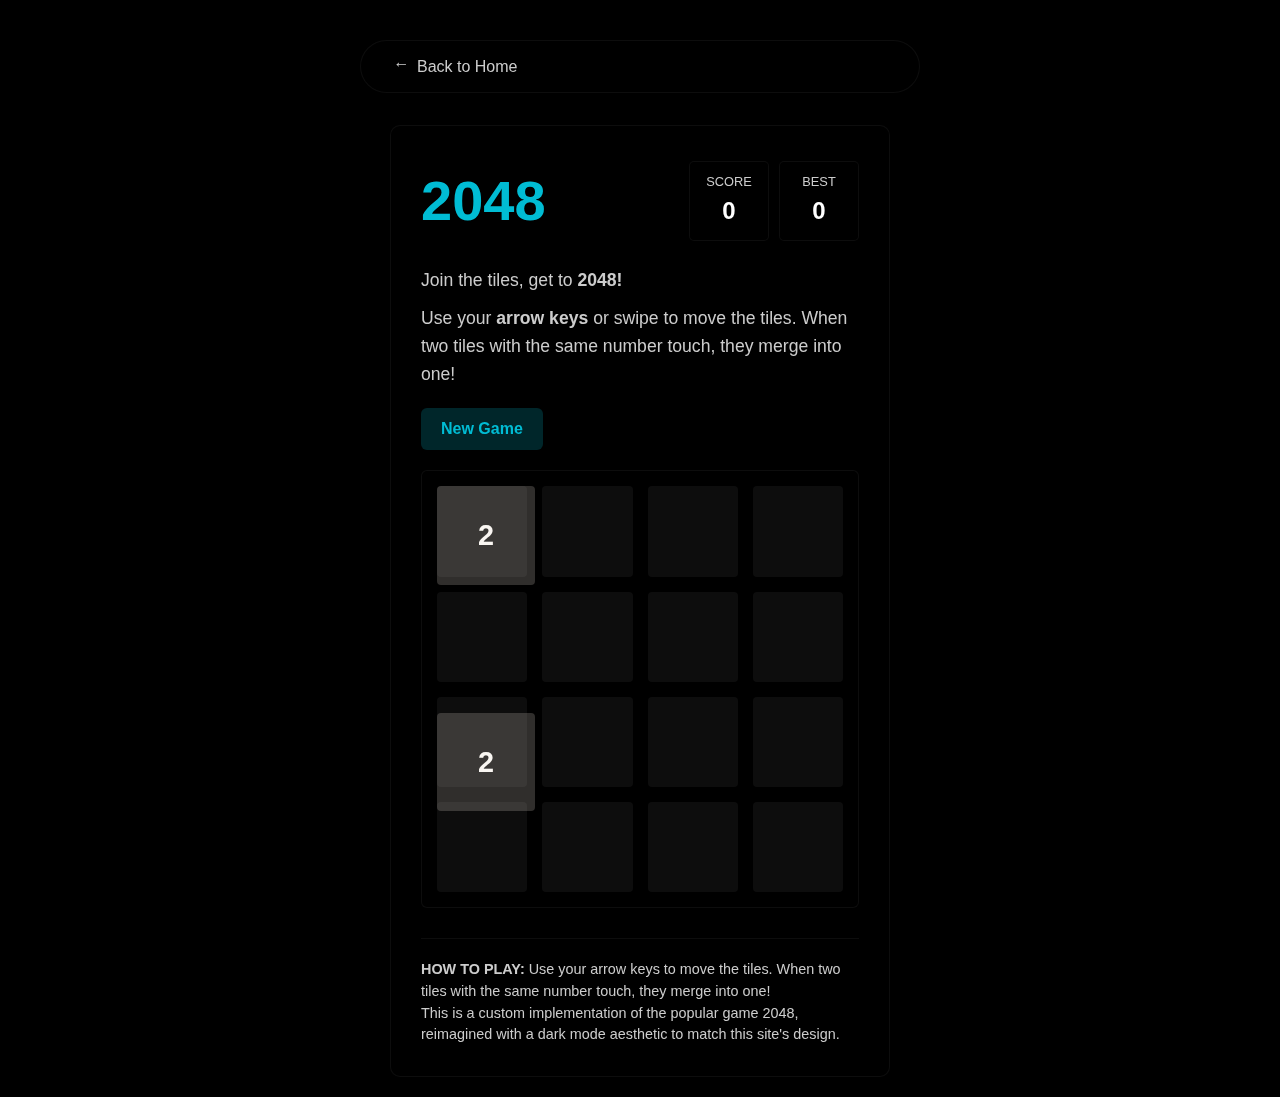
==== game.html @ 4e40f862 "update the number which represent in bili and zhihu and github. and then create a game but connot us" ====
<!DOCTYPE html>
<html lang="en">
<head>
    <meta charset="UTF-8">
    <meta name="viewport" content="width=device-width, initial-scale=1.0">
    <title>2048 Game | Li Hao Cheng</title>
    <link rel="stylesheet" href="style.css">
    <link rel="stylesheet" href="game.css">
    <link rel="stylesheet" href="https://cdnjs.cloudflare.com/ajax/libs/font-awesome/6.0.0/css/all.min.css">
</head>

<body>
    <a href="index.html" class="back-to-home">
        <span class="arrow">→</span> Back to Home
    </a>

    <div class="game-container">
        <div class="game-header">
            <h1>2048</h1>
            <div class="score-container">
                <div class="score-box">
                    <span class="score-label">SCORE</span>
                    <span id="score" class="score-value">0</span>
                </div>
                <div class="score-box">
                    <span class="score-label">BEST</span>
                    <span id="best-score" class="score-value">0</span>
                </div>
            </div>
        </div>

        <div class="game-intro">
            <p>Join the tiles, get to <strong>2048!</strong></p>
            <p class="instructions">Use your <strong>arrow keys</strong> or swipe to move the tiles. When two tiles with the same number touch, they merge into one!</p>
        </div>

        <div class="game-actions">
            <button id="new-game-btn" class="new-game">New Game</button>
        </div>

        <div class="game-grid">
            <div class="grid-container" id="grid-container">
                <!-- Grid cells will be generated by JavaScript -->
            </div>
        </div>

        <div class="game-message" id="game-message">
            <p></p>
            <div class="game-message-actions">
                <button id="retry-btn" class="retry-btn">Try again</button>
            </div>
        </div>

        <div class="game-explanation">
            <p><strong>HOW TO PLAY:</strong> Use your arrow keys to move the tiles. When two tiles with the same number touch, they merge into one!</p>
            <p>This is a custom implementation of the popular game 2048, reimagined with a dark mode aesthetic to match this site's design.</p>
        </div>
    </div>

    <script src="game.js"></script>
</body>
</html>
---- style.css ----
/* Modern Dark Blog Styling - Huawei-inspired design */
:root {
  --primary-color: #00bcd4;
  --secondary-color: #7e57c2;
  --dark-color: #000000;
  --darker-color: #000000;
  --light-accent: #111111;
  --text-primary: #ffffff;
  --text-secondary: #cccccc;
  --transition: all 0.5s cubic-bezier(0.25, 0.1, 0.25, 1);
  --nav-width: 80px;
}

* {
  margin: 0;
  padding: 0;
  box-sizing: border-box;
}

html {
  scroll-behavior: smooth;
  scroll-snap-type: y mandatory;
}

body {
  font-family: 'Segoe UI', Tahoma, Geneva, Verdana, sans-serif;
  line-height: 1.6;
  color: var(--text-primary);
  background-color: var(--dark-color);
  overflow-x: hidden;
}

/* Floating Sidebar Navigation */
.side-nav {
  width: var(--nav-width);
  height: auto;
  position: fixed;
  right: 30px; /* Moved to right side for better visibility */
  top: 50%;
  transform: translateY(-50%);
  background-color: rgba(0, 0, 0, 0.3);
  backdrop-filter: blur(10px);
  border-radius: 30px;
  border: 1px solid rgba(255, 255, 255, 0.1);
  box-shadow: 0 5px 15px rgba(0, 0, 0, 0.3);
  padding: 25px 0;
  z-index: 100;
}

.side-nav nav {
  margin: 0;
}

.side-nav ul {
  display: flex;
  flex-direction: column;
  list-style: none;
  padding: 0;
  align-items: center;
}

.side-nav li {
  margin: 15px 0;
}

.side-nav a {
  color: var(--text-primary);
  text-decoration: none;
  font-weight: 600;
  font-size: 1.2rem;
  position: relative;
  padding: 0.8rem;
  border-radius: 50%;
  width: 50px;
  height: 50px;
  display: flex;
  align-items: center;
  justify-content: center;
  transition: var(--transition);
}

.side-nav a.active {
  color: var(--primary-color);
  background-color: rgba(0, 188, 212, 0.15);
  box-shadow: 0 0 20px rgba(0, 188, 212, 0.4);
}

.side-nav a:hover {
  color: var(--primary-color);
  background-color: rgba(255, 255, 255, 0.05);
  transform: translateY(-3px) scale(1.1);
  box-shadow: 0 5px 20px rgba(0, 0, 0, 0.4);
}

/* Main Content */
.content {
  width: 100%;
  margin-left: 0;
}

/* Sections - Full screen with snap scrolling */
section {
  min-height: 100vh;
  width: 100%;
  padding: 0;
  margin: 0;
  display: flex;
  flex-direction: column;
  justify-content: center;
  align-items: center;
  position: relative;
  overflow: hidden;
  scroll-snap-align: start;
}

section .content-wrapper {
  max-width: 1400px;
  width: 90%;
  padding: 0 2rem;
  opacity: 0;
  transform: translateY(30px);
  transition: all 1s ease;
}

section.in-view .content-wrapper {
  opacity: 1;
  transform: translateY(0);
}

section h2 {
  font-size: 4rem;
  margin-bottom: 2rem;
  color: var(--text-primary);
  position: relative;
  font-weight: 300;
  letter-spacing: -0.5px;
}

section h2::after {
  content: '';
  position: absolute;
  width: 60px;
  height: 4px;
  background: var(--primary-color);
  bottom: -15px;
  left: 0;
  border-radius: 2px;
}

/* Home Banner - Full screen splash */
#home {
  background-color: var(--dark-color);
  color: var(--text-primary);
}

.banner {
  text-align: left;
  padding: 0;
  width: 100%;
  max-width: 1400px;
}

.full-height {
  min-height: 100vh;
  display: flex;
  flex-direction: column;
  justify-content: center;
}

.banner h1 {
  font-size: 6rem;
  font-weight: 600;
  margin-bottom: 2rem;
  line-height: 1.1;
  background: linear-gradient(to right, var(--text-primary), var(--primary-color));
  -webkit-background-clip: text;
  background-clip: text;
  color: transparent;
  opacity: 0;
  transform: translateY(50px);
  animation: fadeInUp 1s ease 0.3s forwards;
}

.banner p {
  font-size: 1.8rem;
  max-width: 600px;
  margin: 0;
  font-weight: 300;
  color: var(--text-secondary);
  opacity: 0;
  transform: translateY(50px);
  animation: fadeInUp 1s ease 0.6s forwards;
  line-height: 1.5;
  padding-bottom: 10px; /* Add padding to ensure descenders like 'g' are fully visible */
}

/* About Section - Full screen with centered content */
#about {
  background-color: var(--dark-color);
  position: relative;
}

#about::before {
  content: '';
  position: absolute;
  top: 0;
  left: 0;
  width: 100%;
  height: 100%;
  background: radial-gradient(circle at 30% 30%, rgba(0, 188, 212, 0.1), transparent 70%);
  z-index: 0;
}

#about .content-wrapper {
  position: relative;
  z-index: 1;
}

#about p {
  font-size: 1.4rem;
  max-width: 800px;
  margin-bottom: 3rem;
  color: var(--text-secondary);
  line-height: 1.8;
}

/* Resume styling */
.resume-container {
  width: 100%;
  max-width: 1000px;
  height: 600px;
  margin: 3rem 0;
  border: 1px solid rgba(255, 255, 255, 0.05);
  border-radius: 10px;
  overflow: hidden;
  box-shadow: 0 20px 40px rgba(0, 0, 0, 0.5);
  transform: perspective(1000px) rotateX(5deg);
  transition: all 0.5s ease;
}

.resume-container:hover {
  transform: perspective(1000px) rotateX(0);
  box-shadow: 0 30px 50px rgba(0, 0, 0, 0.8);
}

.resume-frame {
  width: 100%;
  height: 100%;
  border: none;
  background-color: rgba(20, 20, 20, 0.7);
}

/* Blog Section - Full screen grid layout */
#blog {
  background-color: var(--dark-color);
  position: relative;
}

#blog::before {
  content: '';
  position: absolute;
  top: 0;
  left: 0;
  width: 100%;
  height: 100%;
  background: radial-gradient(circle at 70% 70%, rgba(126, 87, 194, 0.1), transparent 70%);
  z-index: 0;
}

#blog .content-wrapper {
  position: relative;
  z-index: 1;
  width: 100%;
}

/* Blog Directory */
.blog-directory {
  display: grid;
  grid-template-columns: repeat(auto-fill, minmax(350px, 1fr));
  gap: 2rem;
  margin: 3rem 0;
}

.blog-card {
  background-color: rgba(0, 0, 0, 0.3);
  backdrop-filter: blur(5px);
  border-radius: 10px;
  overflow: hidden;
  transition: all 0.5s ease;
  border: 1px solid rgba(255, 255, 255, 0.05);
  height: 100%;
  display: flex;
  flex-direction: column;
  transform: translateY(20px);
  opacity: 0;
  animation: fadeInUp 0.8s ease forwards;
  animation-delay: calc(0.1s * var(--i, 0));
}

.blog-card:hover {
  transform: translateY(-10px) scale(1.02);
  box-shadow: 0 20px 40px rgba(0, 0, 0, 0.5), 0 0 25px rgba(0, 188, 212, 0.2);
  border-color: rgba(0, 188, 212, 0.3);
}

.blog-image {
  height: 220px;
  background-size: cover;
  background-position: center;
  position: relative;
}

.blog-image::after {
  content: '';
  position: absolute;
  bottom: 0;
  left: 0;
  width: 100%;
  height: 70%;
  background: linear-gradient(to top, rgba(0, 0, 0, 1), transparent);
}

.blog-content {
  padding: 2rem;
  flex: 1;
  display: flex;
  flex-direction: column;
}

.blog-card h3 {
  font-size: 1.6rem;
  margin-bottom: 0.8rem;
  color: var(--text-primary);
  font-weight: 500;
}

.blog-date {
  font-size: 0.9rem;
  color: var(--text-secondary);
  margin-bottom: 1.5rem;
  display: inline-block;
  padding: 0.3rem 0.8rem;
  background-color: rgba(0, 188, 212, 0.1);
  border-radius: 20px;
}

.blog-excerpt {
  color: var(--text-secondary);
  margin-bottom: 2rem;
  flex: 1;
  line-height: 1.8;
}

.blog-link {
  color: var(--primary-color);
  text-decoration: none;
  font-weight: 600;
  display: inline-flex;
  align-items: center;
  margin-top: auto;
  position: relative;
  padding-bottom: 5px;
  overflow: hidden;
}

.blog-link::after {
  content: '';
  position: absolute;
  width: 100%;
  height: 2px;
  bottom: 0;
  left: -100%;
  background-color: var(--primary-color);
  transition: all 0.4s cubic-bezier(0.25, 0.1, 0.25, 1);
}

.blog-link:hover::after {
  left: 0;
}

.arrow {
  margin-left: 8px;
  transition: transform 0.3s ease;
}

.blog-link:hover .arrow {
  transform: translateX(5px);
}

.blog-navigation {
  text-align: center;
  margin-top: 4rem;
}

.blog-archive-link {
  color: var(--text-primary);
  text-decoration: none;
  font-weight: 600;
  font-size: 1.2rem;
  padding: 0.8rem 2rem;
  border: 1px solid rgba(255, 255, 255, 0.1);
  border-radius: 30px;
  background-color: rgba(0, 0, 0, 0.3);
  backdrop-filter: blur(5px);
  transition: var(--transition);
  display: inline-flex;
  align-items: center;
}

.blog-archive-link:hover {
  background-color: rgba(0, 188, 212, 0.2);
  color: var(--primary-color);
  border-color: rgba(0, 188, 212, 0.3);
  box-shadow: 0 5px 20px rgba(0, 188, 212, 0.2);
  transform: translateY(-3px);
}

.blog-archive-link .arrow {
  margin-left: 10px;
  transition: transform 0.3s ease;
}

.blog-archive-link:hover .arrow {
  transform: translateX(5px);
}

/* Social Media Links */
.author-social-links {
  margin-top: 4rem;
  padding-top: 2rem;
  border-top: 1px solid rgba(255, 255, 255, 0.1);
}

.author-social-links h3 {
  font-size: 1.5rem;
  margin-bottom: 1.5rem;
  color: var(--text-primary);
  font-weight: 500;
}

.social-icons {
  display: flex;
  flex-wrap: wrap;
  gap: 1rem;
}

.social-icon {
  display: flex;
  align-items: center;
  padding: 0.7rem 1.2rem;
  background-color: rgba(0, 0, 0, 0.4);
  border-radius: 30px;
  border: 1px solid rgba(255, 255, 255, 0.08);
  color: var(--text-secondary);
  text-decoration: none;
  transition: all 0.3s ease;
}

.social-icon i {
  margin-right: 8px;
  font-size: 1.1rem;
}

.social-icon:hover {
  background-color: rgba(0, 188, 212, 0.15);
  color: var(--primary-color);
  border-color: rgba(0, 188, 212, 0.3);
  transform: translateY(-3px);
  box-shadow: 0 5px 15px rgba(0, 0, 0, 0.3);
}

/* Customize icons for Chinese platforms */
.fa-bilibili:before {
  content: "\e3d3";
}

.fa-zhihu:before {
  content: "\e698";
}

/* Social Media Platform Showcase */
.social-showcase {
  padding: 3rem;
}

.social-intro {
  font-size: 1.3rem;
  color: var(--text-secondary);
  margin-top: 1rem;
  max-width: 700px;
}

.platform-grid {
  display: grid;
  grid-template-columns: repeat(auto-fit, minmax(300px, 1fr));
  gap: 2rem;
  margin: 3rem 0;
}

.platform-card {
  background-color: rgba(0, 0, 0, 0.3);
  border-radius: 15px;
  overflow: hidden;
  border: 1px solid rgba(255, 255, 255, 0.07);
  transition: all 0.4s ease;
  display: flex;
  flex-direction: column;
  padding: 2rem;
  height: 100%;
  position: relative;
}

.platform-card:hover {
  transform: translateY(-7px);
  box-shadow: 0 15px 30px rgba(0, 0, 0, 0.5);
  border-color: rgba(0, 188, 212, 0.3);
  background-color: rgba(0, 0, 0, 0.5);
}

.platform-icon {
  font-size: 3rem;
  display: flex;
  align-items: center;
  justify-content: center;
  width: 80px;
  height: 80px;
  border-radius: 50%;
  margin-bottom: 1.5rem;
  color: var(--text-primary);
  background-color: rgba(0, 0, 0, 0.5);
  box-shadow: 0 5px 15px rgba(0, 0, 0, 0.3);
  border: 1px solid rgba(255, 255, 255, 0.1);
}

.bilibili-icon {
  color: #00a1d6;
  background-color: rgba(0, 161, 214, 0.15);
}

.zhihu-icon {
  color: #0084ff;
  background-color: rgba(0, 132, 255, 0.15);
}

.github-icon {
  color: #ffffff;
  background-color: rgba(255, 255, 255, 0.15);
}

.email-icon {
  color: #00bcd4;
  background-color: rgba(0, 188, 212, 0.15);
}

.platform-details h2 {
  font-size: 1.8rem;
  font-weight: 500;
  margin-bottom: 1rem;
  position: relative;
}

.platform-details h2::after {
  content: '';
  position: absolute;
  bottom: -8px;
  left: 0;
  width: 40px;
  height: 3px;
  background-color: var(--primary-color);
  border-radius: 2px;
}

.platform-details p {
  color: var(--text-secondary);
  margin-bottom: 1.5rem;
  line-height: 1.6;
}

.platform-stats {
  display: flex;
  gap: 1.5rem;
  margin-bottom: 1.5rem;
}

.stat {
  display: flex;
  flex-direction: column;
}

.stat-value {
  font-size: 1.3rem;
  font-weight: 600;
  color: var(--primary-color);
}

.stat-label {
  font-size: 0.9rem;
  color: var(--text-secondary);
}

.platform-link {
  display: inline-flex;
  align-items: center;
  color: var(--text-primary);
  text-decoration: none;
  font-weight: 500;
  padding: 0.7rem 1.4rem;
  background-color: rgba(0, 0, 0, 0.4);
  border-radius: 30px;
  border: 1px solid rgba(255, 255, 255, 0.08);
  transition: all 0.3s ease;
  margin-top: auto;
  align-self: flex-start;
}

.platform-link:hover {
  background-color: rgba(0, 188, 212, 0.2);
  border-color: rgba(0, 188, 212, 0.4);
  color: var(--primary-color);
  transform: translateY(-3px);
  box-shadow: 0 5px 15px rgba(0, 0, 0, 0.3);
}

.platform-link .arrow {
  margin-left: 8px;
  transition: transform 0.3s ease;
}

.platform-link:hover .arrow {
  transform: translateX(5px);
}

.email-display {
  margin-bottom: 1.5rem;
}

.email-address {
  color: var(--primary-color);
  font-family: monospace;
  font-size: 1rem;
}

/* Keep the existing email-container class for other cases */
.email-container {
  background-color: rgba(0, 0, 0, 0.3);
  padding: 0.8rem 1rem;
  border-radius: 8px;
  margin-bottom: 1.5rem;
  display: flex;
  justify-content: space-between;
  align-items: center;
  border: 1px solid rgba(255, 255, 255, 0.05);
}

.copy-email-btn {
  background-color: rgba(0, 188, 212, 0.2);
  color: var(--primary-color);
  border: none;
  padding: 0.5rem 1rem;
  border-radius: 6px;
  cursor: pointer;
  font-size: 0.9rem;
  transition: all 0.3s ease;
}

.copy-email-btn:hover {
  background-color: rgba(0, 188, 212, 0.4);
  transform: translateY(-2px);
}

.contact-note {
  margin-top: 3rem;
  padding-top: 2rem;
  border-top: 1px solid rgba(255, 255, 255, 0.1);
  text-align: center;
}

.contact-note h3 {
  font-size: 1.8rem;
  margin-bottom: 1rem;
  color: var(--text-primary);
}

.contact-note p {
  color: var(--text-secondary);
  max-width: 600px;
  margin: 0 auto;
  line-height: 1.6;
}

@media (max-width: 900px) {
  .platform-grid {
    grid-template-columns: 1fr;
  }
  
  .social-showcase {
    padding: 2rem;
  }
  
  .platform-card {
    padding: 1.5rem;
  }
}

/* Animations */
@keyframes fadeIn {
  from {
    opacity: 0;
  }
  to {
    opacity: 1;
  }
}

@keyframes fadeInUp {
  from {
    opacity: 0;
    transform: translateY(50px);
  }
  to {
    opacity: 1;
    transform: translateY(0);
  }
}

@keyframes revealText {
  from {
    clip-path: polygon(0 0, 0 0, 0 100%, 0 100%);
  }
  to {
    clip-path: polygon(0 0, 100% 0, 100% 100%, 0 100%);
  }
}

/* Responsive Design */
@media (max-width: 1200px) {
  .banner h1 {
    font-size: 5rem;
  }
  
  section h2 {
    font-size: 3rem;
  }
}

@media (max-width: 900px) {
  .banner h1 {
    font-size: 4rem;
  }
  
  .banner p {
    font-size: 1.5rem;
  }
  
  section h2 {
    font-size: 2.5rem;
  }
  
  .blog-directory {
    grid-template-columns: repeat(auto-fill, minmax(280px, 1fr));
  }
  
  .side-nav {
    width: 100%;
    height: 70px;
    right: 0;
    bottom: 0;
    top: auto;
    transform: none;
    border-radius: 0;
    padding: 10px 0;
    border-top: 1px solid rgba(255, 255, 255, 0.05);
  }
  
  .side-nav ul {
    flex-direction: row;
    justify-content: space-around;
  }
  
  .side-nav li {
    margin: 0;
  }
  
  .resume-container {
    height: 450px;
  }
}

@media (max-width: 600px) {
  .banner h1 {
    font-size: 3rem;
  }
  
  .banner p {
    font-size: 1.2rem;
  }
  
  section h2 {
    font-size: 2rem;
  }
  
  .resume-container {
    height: 350px;
  }
  
  #about p {
    font-size: 1.1rem;
  }
  
  .blog-directory {
    grid-template-columns: 1fr;
  }
}

/* Scrollbar customization */
::-webkit-scrollbar {
  width: 8px;
}

::-webkit-scrollbar-track {
  background: var(--darker-color);
}

::-webkit-scrollbar-thumb {
  background: rgba(255, 255, 255, 0.1);
  border-radius: 5px;
}

::-webkit-scrollbar-thumb:hover {
  background: rgba(0, 188, 212, 0.5);
}

/* Blog post page specific styles */
.blog-post {
  max-width: 900px;
  margin: 0 auto;
  padding: 2rem;
  background-color: rgba(0, 0, 0, 0.3);
  backdrop-filter: blur(10px);
  border-radius: 10px;
  border: 1px solid rgba(255, 255, 255, 0.05);
}

.blog-post-header {
  margin-bottom: 3rem;
}

.blog-post-header h1 {
  font-size: 2.8rem;
  color: var(--text-primary);
  margin-bottom: 1rem;
  font-weight: 500;
}

.blog-post-meta {
  color: var(--text-secondary);
  font-size: 1rem;
  margin-bottom: 1.5rem;
  display: flex;
  align-items: center;
  flex-wrap: wrap;
  gap: 1rem;
}

.blog-post-meta .date {
  color: var(--text-secondary);
}

.blog-post-meta .tags {
  display: flex;
  flex-wrap: wrap;
  gap: 0.5rem;
}

.blog-post-meta .tag {
  background-color: rgba(0, 188, 212, 0.15);
  color: var(--primary-color);
  padding: 0.3rem 0.8rem;
  border-radius: 20px;
  font-size: 0.9rem;
}

.blog-post-content p {
  margin-bottom: 1.8rem;
  color: var(--text-secondary);
  line-height: 1.9;
  font-size: 1.1rem;
}

.blog-post-content h2 {
  font-size: 2rem;
  margin: 2.5rem 0 1.5rem;
  color: var(--text-primary);
  font-weight: 500;
}

.blog-post-content h3 {
  font-size: 1.6rem;
  margin: 2rem 0 1.2rem;
  color: var(--text-primary);
}

.blog-post-content pre {
  background-color: rgba(0, 0, 0, 0.5);
  padding: 1.5rem;
  border-radius: 8px;
  overflow-x: auto;
  margin-bottom: 2rem;
  border: 1px solid rgba(255, 255, 255, 0.05);
}

.blog-post-content code {
  font-family: 'Consolas', 'Monaco', monospace;
  color: var(--primary-color);
  font-size: 0.9rem;
}

.blog-post-navigation {
  display: flex;
  justify-content: space-between;
  margin-top: 4rem;
  padding-top: 2rem;
  border-top: 1px solid rgba(255, 255, 255, 0.1);
}

.prev-post, .next-post {
  color: var(--text-secondary);
  text-decoration: none;
  transition: color 0.3s ease;
  display: flex;
  align-items: center;
  padding: 0.8rem 1.5rem;
  background-color: rgba(0, 0, 0, 0.3);
  border-radius: 30px;
  border: 1px solid rgba(255, 255, 255, 0.05);
}

.prev-post:hover, .next-post:hover {
  color: var(--primary-color);
  background-color: rgba(0, 188, 212, 0.1);
  border-color: rgba(0, 188, 212, 0.2);
}

.prev-post .arrow {
  margin-right: 8px;
  transform: rotate(180deg);
}

.next-post .arrow {
  margin-left: 8px;
}

/* Back to home link */
.back-to-home {
  display: inline-flex;
  align-items: center;
  margin-bottom: 2rem;
  color: var(--text-secondary);
  text-decoration: none;
  font-weight: 500;
  transition: color 0.3s ease;
  padding: 0.8rem 1.5rem;
  background-color: rgba(0, 0, 0, 0.3);
  backdrop-filter: blur(5px);
  border-radius: 30px;
  border: 1px solid rgba(255, 255, 255, 0.05);
}

.back-to-home .arrow {
  margin-right: 8px;
  transform: rotate(180deg);
}

.back-to-home:hover {
  color: var(--primary-color);
  background-color: rgba(0, 188, 212, 0.1);
  border-color: rgba(0, 188, 212, 0.2);
}
---- game.css ----
/* 2048 Game Styling with Dark Theme */

body {
    padding: 20px;
    max-width: 600px;
    margin: 0 auto;
    padding-top: 40px;
    min-height: 100vh;
    display: flex;
    flex-direction: column;
}

.game-container {
    max-width: 500px;
    margin: 0 auto;
    padding: 30px;
    background-color: rgba(0, 0, 0, 0.3);
    backdrop-filter: blur(10px);
    border-radius: 10px;
    border: 1px solid rgba(255, 255, 255, 0.05);
    box-shadow: 0 20px 40px rgba(0, 0, 0, 0.5);
    animation: fadeInUp 0.8s ease;
}

.game-header {
    display: flex;
    justify-content: space-between;
    align-items: center;
    margin-bottom: 20px;
}

.game-header h1 {
    font-size: 3.5rem;
    font-weight: 700;
    color: var(--primary-color);
    margin: 0;
}

.score-container {
    display: flex;
    gap: 10px;
}

.score-box {
    background-color: rgba(0, 0, 0, 0.4);
    padding: 10px 15px;
    border-radius: 5px;
    text-align: center;
    min-width: 80px;
    border: 1px solid rgba(255, 255, 255, 0.05);
}

.score-label {
    display: block;
    font-size: 0.8rem;
    color: var(--text-secondary);
}

.score-value {
    display: block;
    font-size: 1.5rem;
    font-weight: 700;
    color: var(--text-primary);
}

.game-intro {
    margin-bottom: 20px;
    font-size: 1.1rem;
    color: var(--text-secondary);
}

.game-intro p {
    margin-bottom: 10px;
}

.game-actions {
    margin-bottom: 20px;
}

.new-game {
    background-color: rgba(0, 188, 212, 0.2);
    color: var(--primary-color);
    border: none;
    padding: 12px 20px;
    border-radius: 6px;
    font-size: 1rem;
    font-weight: 600;
    cursor: pointer;
    transition: all 0.3s ease;
}

.new-game:hover {
    background-color: rgba(0, 188, 212, 0.4);
    transform: translateY(-2px);
}

.grid-container {
    background-color: rgba(0, 0, 0, 0.4);
    border-radius: 6px;
    padding: 15px;
    position: relative;
    display: grid;
    grid-template-columns: repeat(4, 1fr);
    grid-template-rows: repeat(4, 1fr);
    grid-gap: 15px;
    aspect-ratio: 1/1;
    max-width: 450px;
    margin: 0 auto;
    border: 1px solid rgba(255, 255, 255, 0.05);
}

.grid-cell {
    background-color: rgba(255, 255, 255, 0.05);
    border-radius: 4px;
    width: 100%;
    height: 100%;
}

.tile {
    position: absolute;
    width: calc(25% - 15px);
    height: calc(25% - 15px);
    border-radius: 4px;
    font-weight: bold;
    font-size: 1.8rem;
    display: flex;
    justify-content: center;
    align-items: center;
    transition: all 0.15s ease-in-out;
    z-index: 10;
}

/* Tile Colors */
.tile-2 {
    background-color: rgba(238, 228, 218, 0.2);
    color: #f9f6f2;
}

.tile-4 {
    background-color: rgba(237, 224, 200, 0.2);
    color: #f9f6f2;
}

.tile-8 {
    background-color: rgba(242, 177, 121, 0.3);
    color: #f9f6f2;
}

.tile-16 {
    background-color: rgba(245, 149, 99, 0.3);
    color: #f9f6f2;
}

.tile-32 {
    background-color: rgba(246, 124, 95, 0.3);
    color: #f9f6f2;
}

.tile-64 {
    background-color: rgba(246, 94, 59, 0.4);
    color: #f9f6f2;
}

.tile-128 {
    background-color: rgba(237, 207, 114, 0.4);
    color: #f9f6f2;
    font-size: 1.6rem;
}

.tile-256 {
    background-color: rgba(237, 204, 97, 0.4);
    color: #f9f6f2;
    font-size: 1.6rem;
}

.tile-512 {
    background-color: rgba(237, 200, 80, 0.5);
    color: #f9f6f2;
    font-size: 1.6rem;
}

.tile-1024 {
    background-color: rgba(237, 197, 63, 0.5);
    color: #f9f6f2;
    font-size: 1.2rem;
}

.tile-2048 {
    background-color: rgba(237, 194, 46, 0.6);
    color: #f9f6f2;
    font-size: 1.2rem;
}

.tile-super {
    background-color: rgba(60, 58, 50, 0.6);
    color: #f9f6f2;
    font-size: 1.1rem;
}

.game-message {
    display: none;
    position: absolute;
    top: 0;
    left: 0;
    right: 0;
    bottom: 0;
    background-color: rgba(0, 0, 0, 0.8);
    border-radius: 6px;
    flex-direction: column;
    align-items: center;
    justify-content: center;
    color: var(--text-primary);
    font-size: 1.4rem;
    text-align: center;
    z-index: 100;
}

.game-message.game-over {
    display: flex;
}

.game-message.game-won {
    display: flex;
    background-color: rgba(0, 188, 212, 0.3);
}

.game-message p {
    margin-bottom: 20px;
}

.retry-btn {
    background-color: rgba(0, 188, 212, 0.3);
    color: var(--text-primary);
    border: 1px solid rgba(255, 255, 255, 0.1);
    padding: 12px 20px;
    border-radius: 30px;
    font-size: 1rem;
    font-weight: 600;
    cursor: pointer;
    transition: all 0.3s ease;
}

.retry-btn:hover {
    background-color: rgba(0, 188, 212, 0.5);
    transform: translateY(-2px);
}

.game-explanation {
    margin-top: 30px;
    padding-top: 20px;
    border-top: 1px solid rgba(255, 255, 255, 0.05);
    color: var(--text-secondary);
    font-size: 0.9rem;
    line-height: 1.5;
}

.game-grid {
    position: relative;
    margin-bottom: 30px;
}

/* Responsive adjustments */
@media (max-width: 500px) {
    .game-container {
        padding: 15px;
    }
    
    .game-header h1 {
        font-size: 2.5rem;
    }
    
    .score-box {
        min-width: 60px;
        padding: 8px;
    }
    
    .score-value {
        font-size: 1.2rem;
    }
    
    .grid-container {
        grid-gap: 10px;
        padding: 10px;
    }
    
    .tile {
        font-size: 1.4rem;
        width: calc(25% - 10px);
        height: calc(25% - 10px);
    }
    
    .tile-128, .tile-256, .tile-512 {
        font-size: 1.2rem;
    }
    
    .tile-1024, .tile-2048 {
        font-size: 1rem;
    }
}
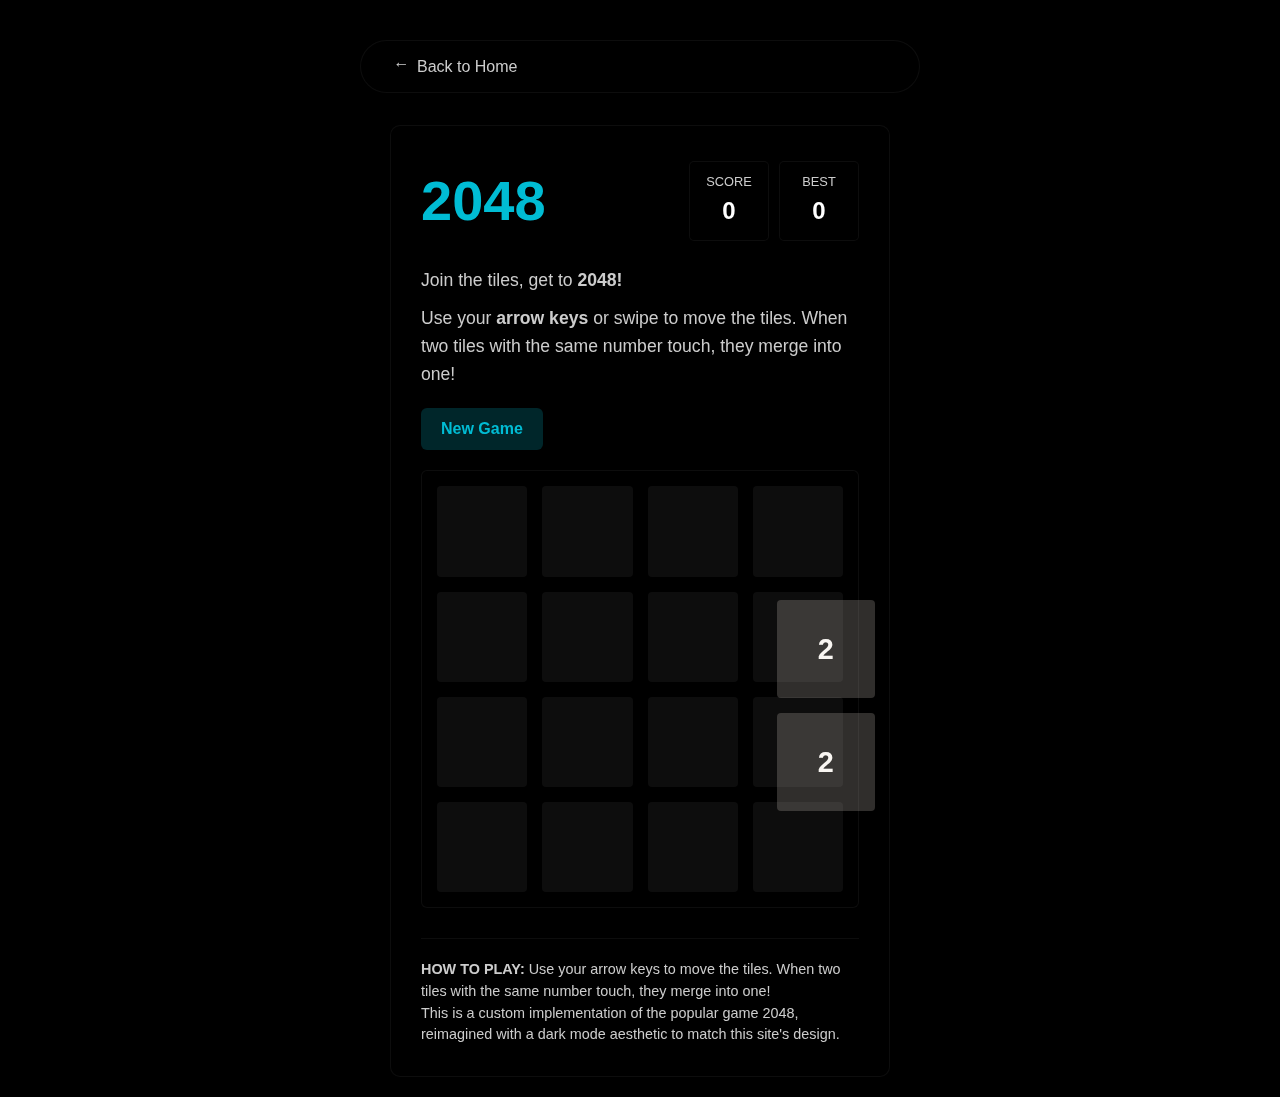
==== commit 5ac49efa: "ruled the name" ====
--- a/game.html
+++ b/game.html
@@ -3,7 +3,7 @@
 <head>
     <meta charset="UTF-8">
     <meta name="viewport" content="width=device-width, initial-scale=1.0">
-    <title>2048 Game | Li Hao Cheng</title>
+    <title>2048 Game</title>
     <link rel="stylesheet" href="style.css">
     <link rel="stylesheet" href="game.css">
     <link rel="stylesheet" href="https://cdnjs.cloudflare.com/ajax/libs/font-awesome/6.0.0/css/all.min.css">
--- a/game.css
+++ b/game.css
@@ -92,6 +92,10 @@
 .new-game:hover {
     background-color: rgba(0, 188, 212, 0.4);
     transform: translateY(-2px);
+}
+
+.new-game:active {
+    transform: scale(0.95);
 }
 
 .grid-container {
@@ -128,6 +132,97 @@
     align-items: center;
     transition: all 0.15s ease-in-out;
     z-index: 10;
+    animation-duration: 0.2s;
+    animation-fill-mode: both;
+}
+
+.tile-new {
+    animation-name: tileAppear;
+    animation-duration: 0.3s;
+}
+
+@keyframes tileAppear {
+    0% {
+        transform: scale(0);
+        opacity: 0;
+    }
+    50% {
+        transform: scale(1.1);
+    }
+    100% {
+        transform: scale(1);
+        opacity: 1;
+    }
+}
+
+.tile-merged {
+    animation-name: tileMerge;
+    animation-duration: 0.3s;
+    z-index: 20;
+}
+
+@keyframes tileMerge {
+    0% {
+        transform: scale(1);
+    }
+    50% {
+        transform: scale(1.2);
+    }
+    100% {
+        transform: scale(1);
+    }
+}
+
+.score-addition {
+    position: absolute;
+    right: 5px;
+    top: -20px;
+    font-size: 1rem;
+    color: var(--primary-color);
+    animation: scoreAdd 1s ease-out;
+    animation-fill-mode: both;
+}
+
+@keyframes scoreAdd {
+    0% {
+        opacity: 1;
+        transform: translateY(0);
+    }
+    100% {
+        opacity: 0;
+        transform: translateY(-40px);
+    }
+}
+
+.score-best-highlight {
+    animation: bestScoreHighlight 1s ease;
+}
+
+@keyframes bestScoreHighlight {
+    0% {
+        color: var(--text-primary);
+    }
+    50% {
+        color: var(--primary-color);
+    }
+    100% {
+        color: var(--text-primary);
+    }
+}
+
+.message-animation {
+    animation: messageAppear 0.5s ease;
+}
+
+@keyframes messageAppear {
+    0% {
+        opacity: 0;
+        transform: scale(0.8);
+    }
+    100% {
+        opacity: 1;
+        transform: scale(1);
+    }
 }
 
 /* Tile Colors */
@@ -245,6 +340,10 @@
     transform: translateY(-2px);
 }
 
+.retry-btn:active {
+    transform: scale(0.95);
+}
+
 .game-explanation {
     margin-top: 30px;
     padding-top: 20px;
@@ -296,4 +395,12 @@
     .tile-1024, .tile-2048 {
         font-size: 1rem;
     }
-}
+    
+    .tile-new {
+        animation-duration: 0.2s;
+    }
+    
+    .tile-merged {
+        animation-duration: 0.2s;
+    }
+}
